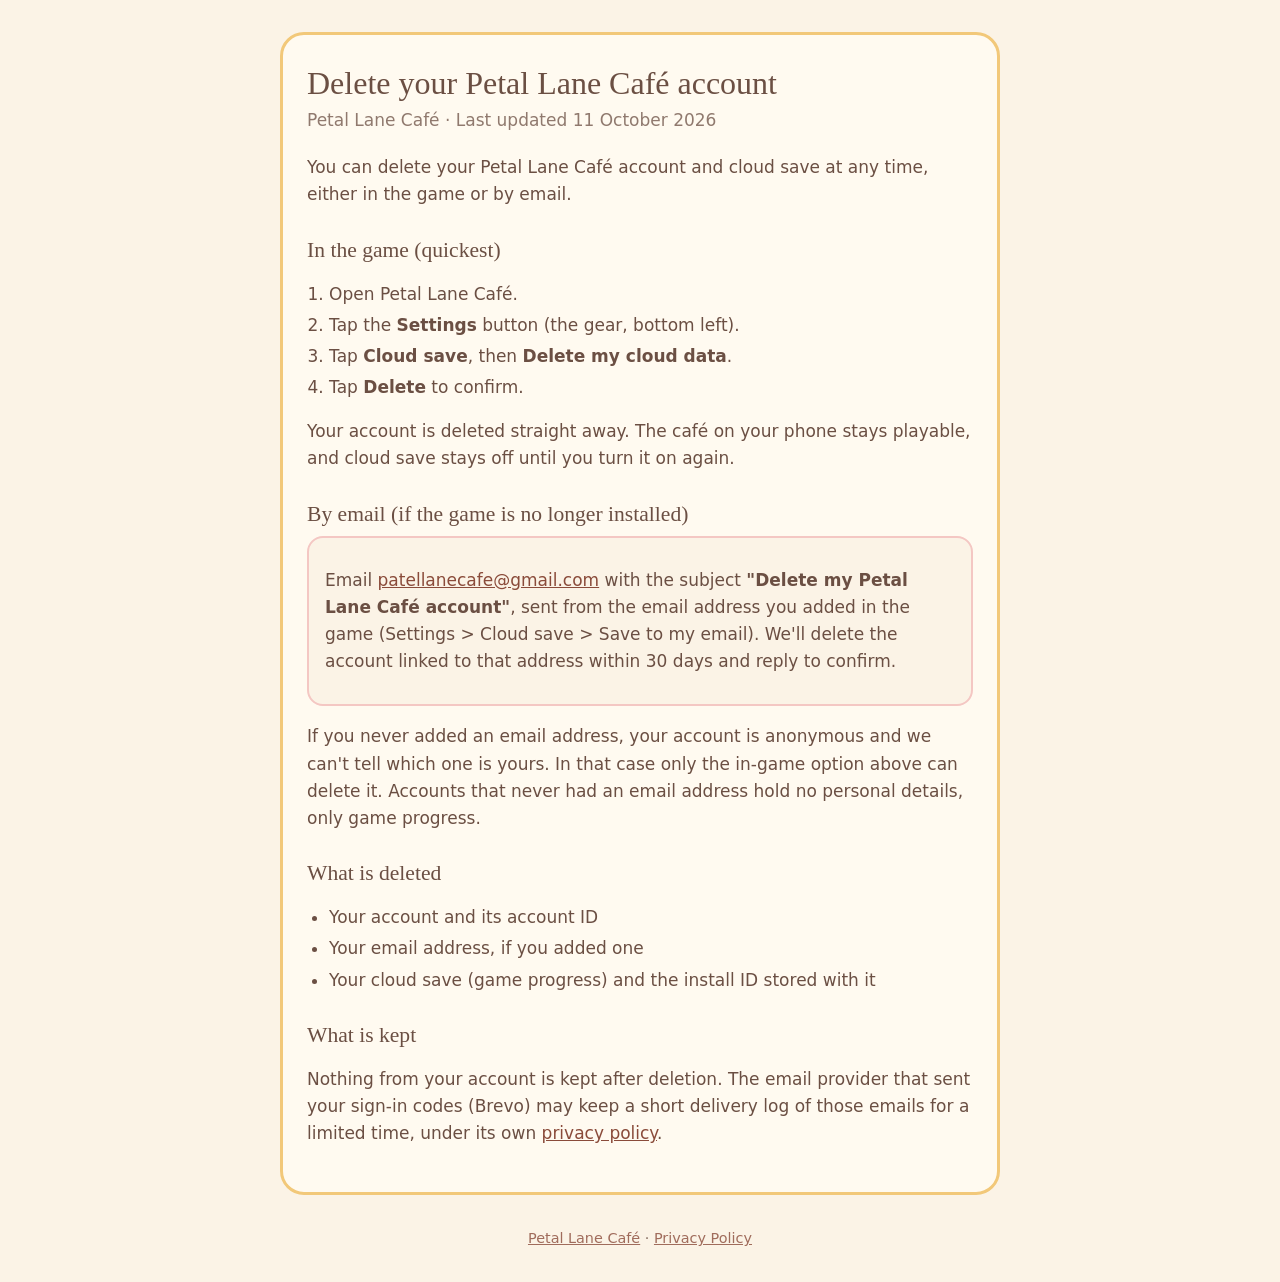
==== delete-account.html @ 081ef18c "Add privacy policy and account deletion pages Co-Authored-By: Claude Opus 5.5 <noreply@anthropic.com" ====
<!doctype html>
<html lang="en">
<head>
  <meta charset="utf-8">
  <meta name="viewport" content="width=device-width, initial-scale=1">
  <title>Delete Your Account – Petal Lane Café</title>
  <link rel="stylesheet" href="style.css">
</head>
<body>
<main>
  <h1>Delete your Petal Lane Café account</h1>
  <p class="updated">Petal Lane Café · Last updated 11 October 2026</p>

  <p>You can delete your Petal Lane Café account and cloud save at any time, either in the game or by email.</p>

  <h2>In the game (quickest)</h2>
  <ol>
    <li>Open Petal Lane Café.</li>
    <li>Tap the <strong>Settings</strong> button (the gear, bottom left).</li>
    <li>Tap <strong>Cloud save</strong>, then <strong>Delete my cloud data</strong>.</li>
    <li>Tap <strong>Delete</strong> to confirm.</li>
  </ol>
  <p>Your account is deleted straight away. The café on your phone stays playable, and cloud save stays off until you
  turn it on again.</p>

  <h2>By email (if the game is no longer installed)</h2>
  <div class="box">
    <p>Email <a href="mailto:patellanecafe@gmail.com?subject=Delete%20my%20Petal%20Lane%20Caf%C3%A9%20account">patellanecafe@gmail.com</a>
    with the subject <strong>"Delete my Petal Lane Café account"</strong>, sent from the email address you added in the
    game (Settings &gt; Cloud save &gt; Save to my email). We'll delete the account linked to that address within
    30 days and reply to confirm.</p>
  </div>
  <p>If you never added an email address, your account is anonymous and we can't tell which one is yours. In that case
  only the in-game option above can delete it. Accounts that never had an email address hold no personal details,
  only game progress.</p>

  <h2>What is deleted</h2>
  <ul>
    <li>Your account and its account ID</li>
    <li>Your email address, if you added one</li>
    <li>Your cloud save (game progress) and the install ID stored with it</li>
  </ul>

  <h2>What is kept</h2>
  <p>Nothing from your account is kept after deletion. The email provider that sent your sign-in codes (Brevo) may keep
  a short delivery log of those emails for a limited time, under its own
  <a href="https://www.brevo.com/legal/privacypolicy/">privacy policy</a>.</p>
</main>
<footer><a href="index.html">Petal Lane Café</a> · <a href="privacy.html">Privacy Policy</a></footer>
</body>
</html>
---- style.css ----
:root {
  --cream: #fbf3e6;
  --card: #fffaf0;
  --cocoa: #6b4f43;
  --honey: #f2c879;
  --blush: #f4c7c3;
}
* { box-sizing: border-box; }
body {
  margin: 0;
  background: var(--cream);
  color: var(--cocoa);
  font: 17px/1.6 system-ui, -apple-system, "Segoe UI", Roboto, sans-serif;
}
main {
  max-width: 720px;
  margin: 32px auto;
  padding: 28px 24px;
  background: var(--card);
  border: 3px solid var(--honey);
  border-radius: 24px;
}
h1, h2 { font-family: Georgia, "Times New Roman", serif; font-weight: normal; line-height: 1.25; }
h1 { font-size: 2rem; margin: 0 0 4px; }
h2 { font-size: 1.35rem; margin: 28px 0 8px; }
.updated { opacity: 0.75; margin: 0 0 20px; }
a { color: #8a4b3a; }
ul, ol { padding-left: 1.3em; }
li { margin: 4px 0; }
.box { background: var(--cream); border: 2px solid var(--blush); border-radius: 16px; padding: 12px 16px; }
footer { max-width: 720px; margin: 0 auto 32px; padding: 0 24px; font-size: 0.9rem; opacity: 0.8; text-align: center; }
@media (max-width: 600px) {
  main { margin: 16px; padding: 22px 16px; }
}
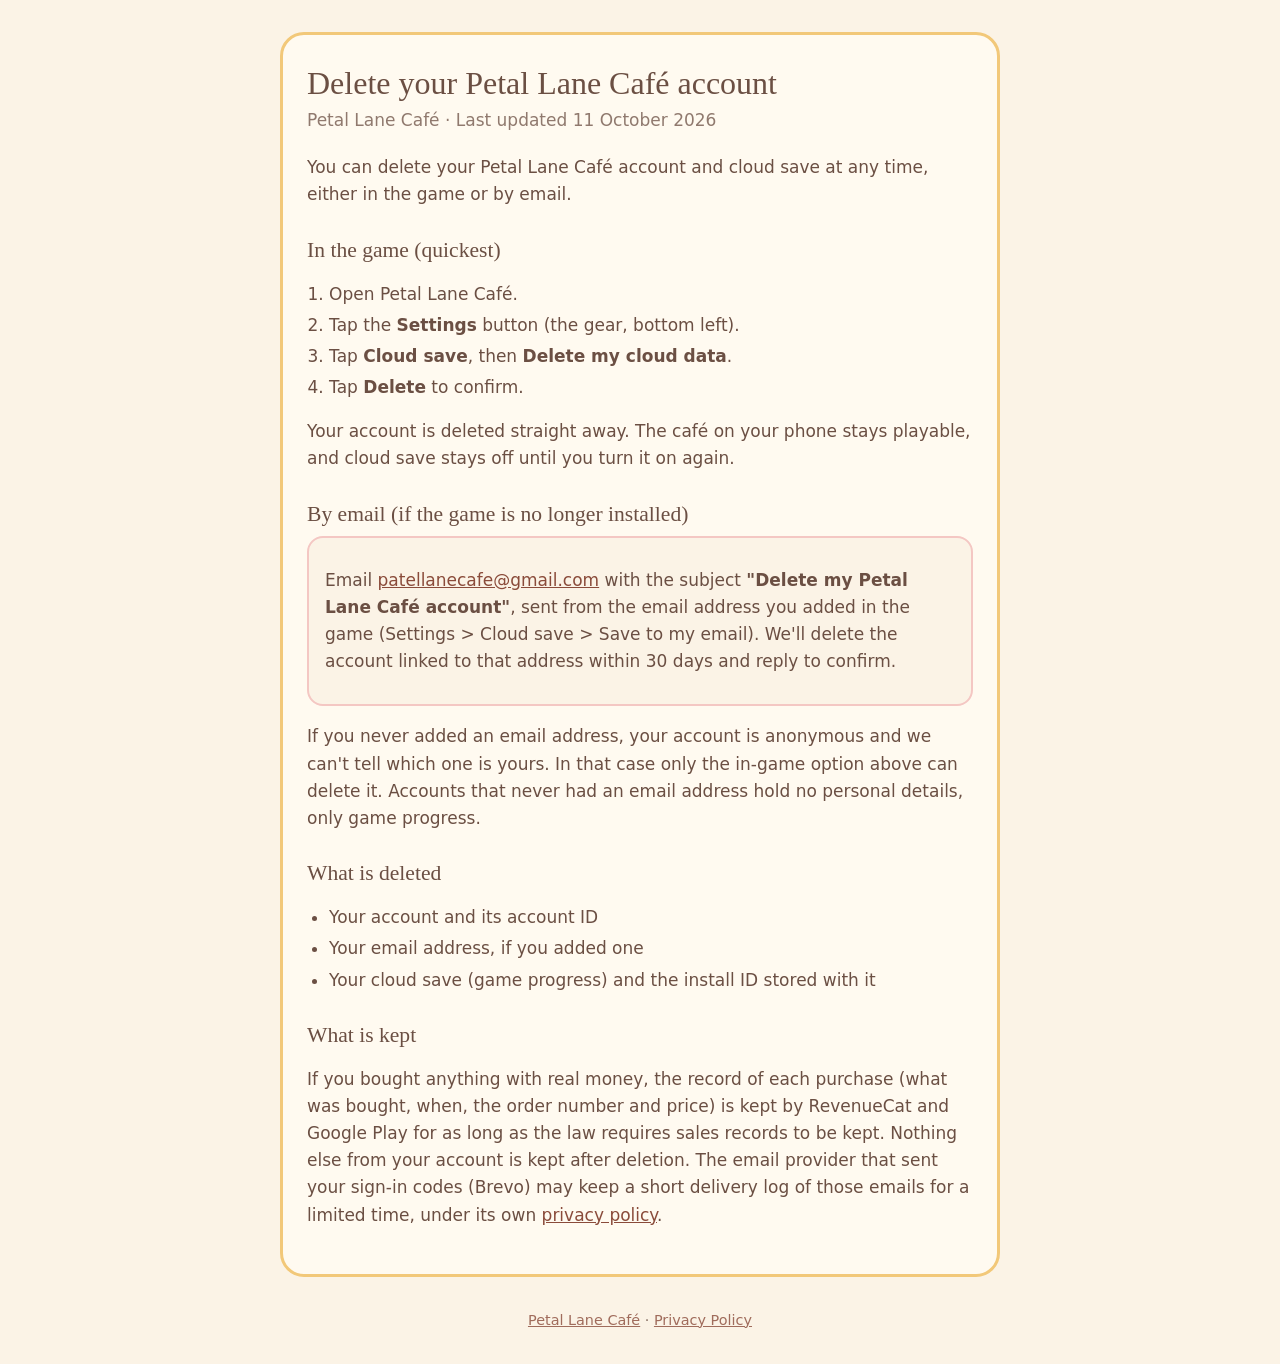
==== commit 84b7cc77: "Privacy policy: rewarded ads and purchases Describe the optional rewarded ads (Google AdMob, adverti" ====
--- a/delete-account.html
+++ b/delete-account.html
@@ -42,7 +42,9 @@
   </ul>
 
   <h2>What is kept</h2>
-  <p>Nothing from your account is kept after deletion. The email provider that sent your sign-in codes (Brevo) may keep
+  <p>If you bought anything with real money, the record of each purchase (what was bought, when, the order number and
+  price) is kept by RevenueCat and Google Play for as long as the law requires sales records to be kept. Nothing else
+  from your account is kept after deletion. The email provider that sent your sign-in codes (Brevo) may keep
   a short delivery log of those emails for a limited time, under its own
   <a href="https://www.brevo.com/legal/privacypolicy/">privacy policy</a>.</p>
 </main>
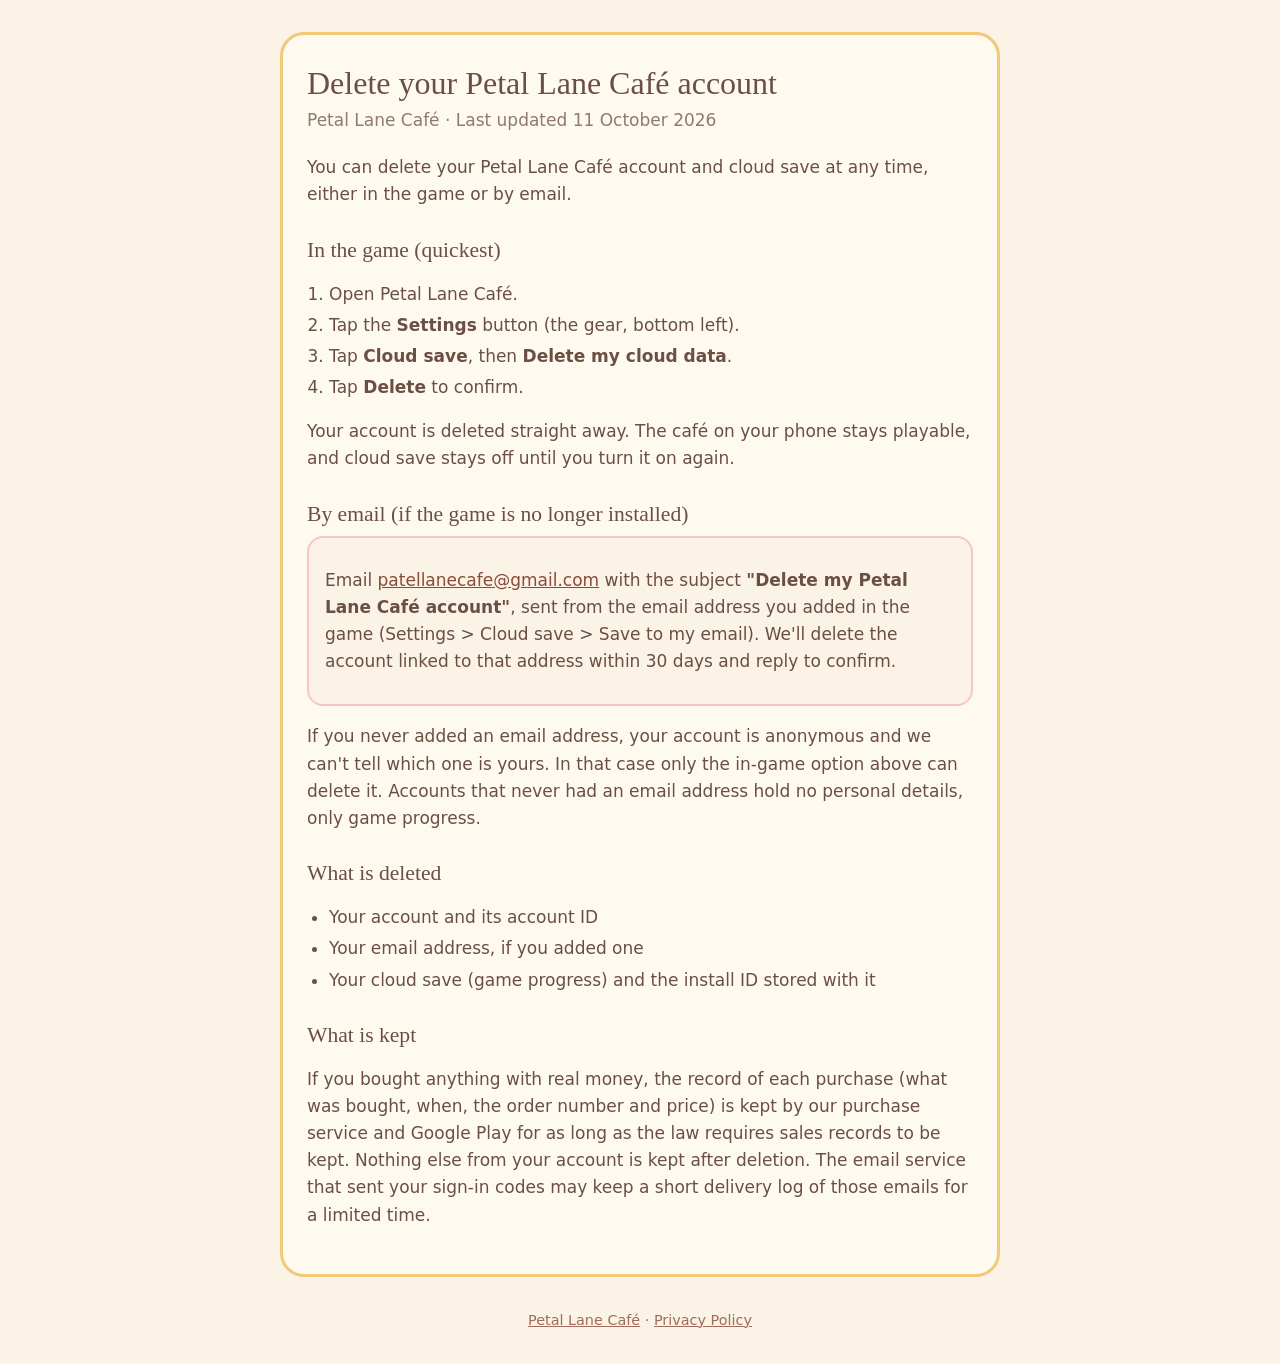
==== commit e6adb741: "Privacy policy: describe service providers by category Name the kinds of service providers (cloud ho" ====
--- a/delete-account.html
+++ b/delete-account.html
@@ -43,10 +43,8 @@
 
   <h2>What is kept</h2>
   <p>If you bought anything with real money, the record of each purchase (what was bought, when, the order number and
-  price) is kept by RevenueCat and Google Play for as long as the law requires sales records to be kept. Nothing else
-  from your account is kept after deletion. The email provider that sent your sign-in codes (Brevo) may keep
-  a short delivery log of those emails for a limited time, under its own
-  <a href="https://www.brevo.com/legal/privacypolicy/">privacy policy</a>.</p>
+  price) is kept by our purchase service and Google Play for as long as the law requires sales records to be kept. Nothing else
+  from your account is kept after deletion. The email service that sent your sign-in codes may keep a short delivery log of those emails for a limited time.</p>
 </main>
 <footer><a href="index.html">Petal Lane Café</a> · <a href="privacy.html">Privacy Policy</a></footer>
 </body>
